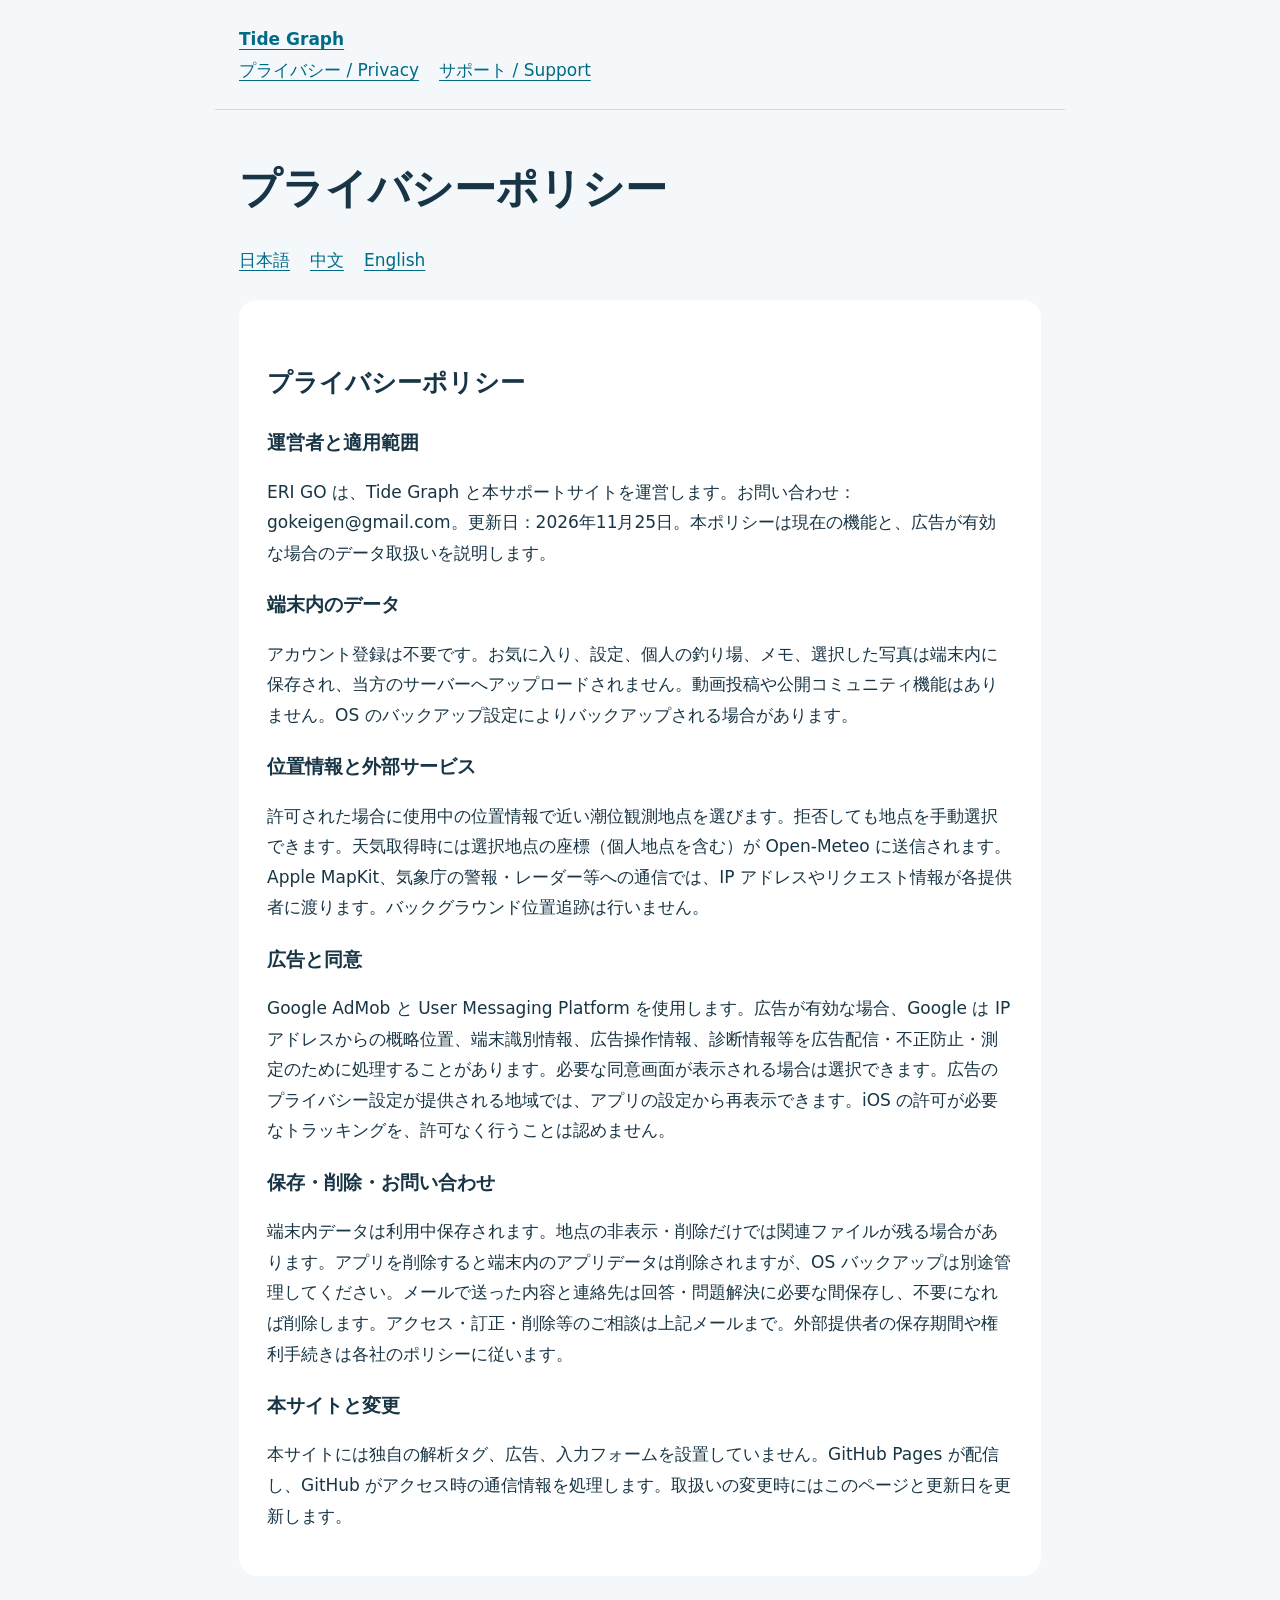
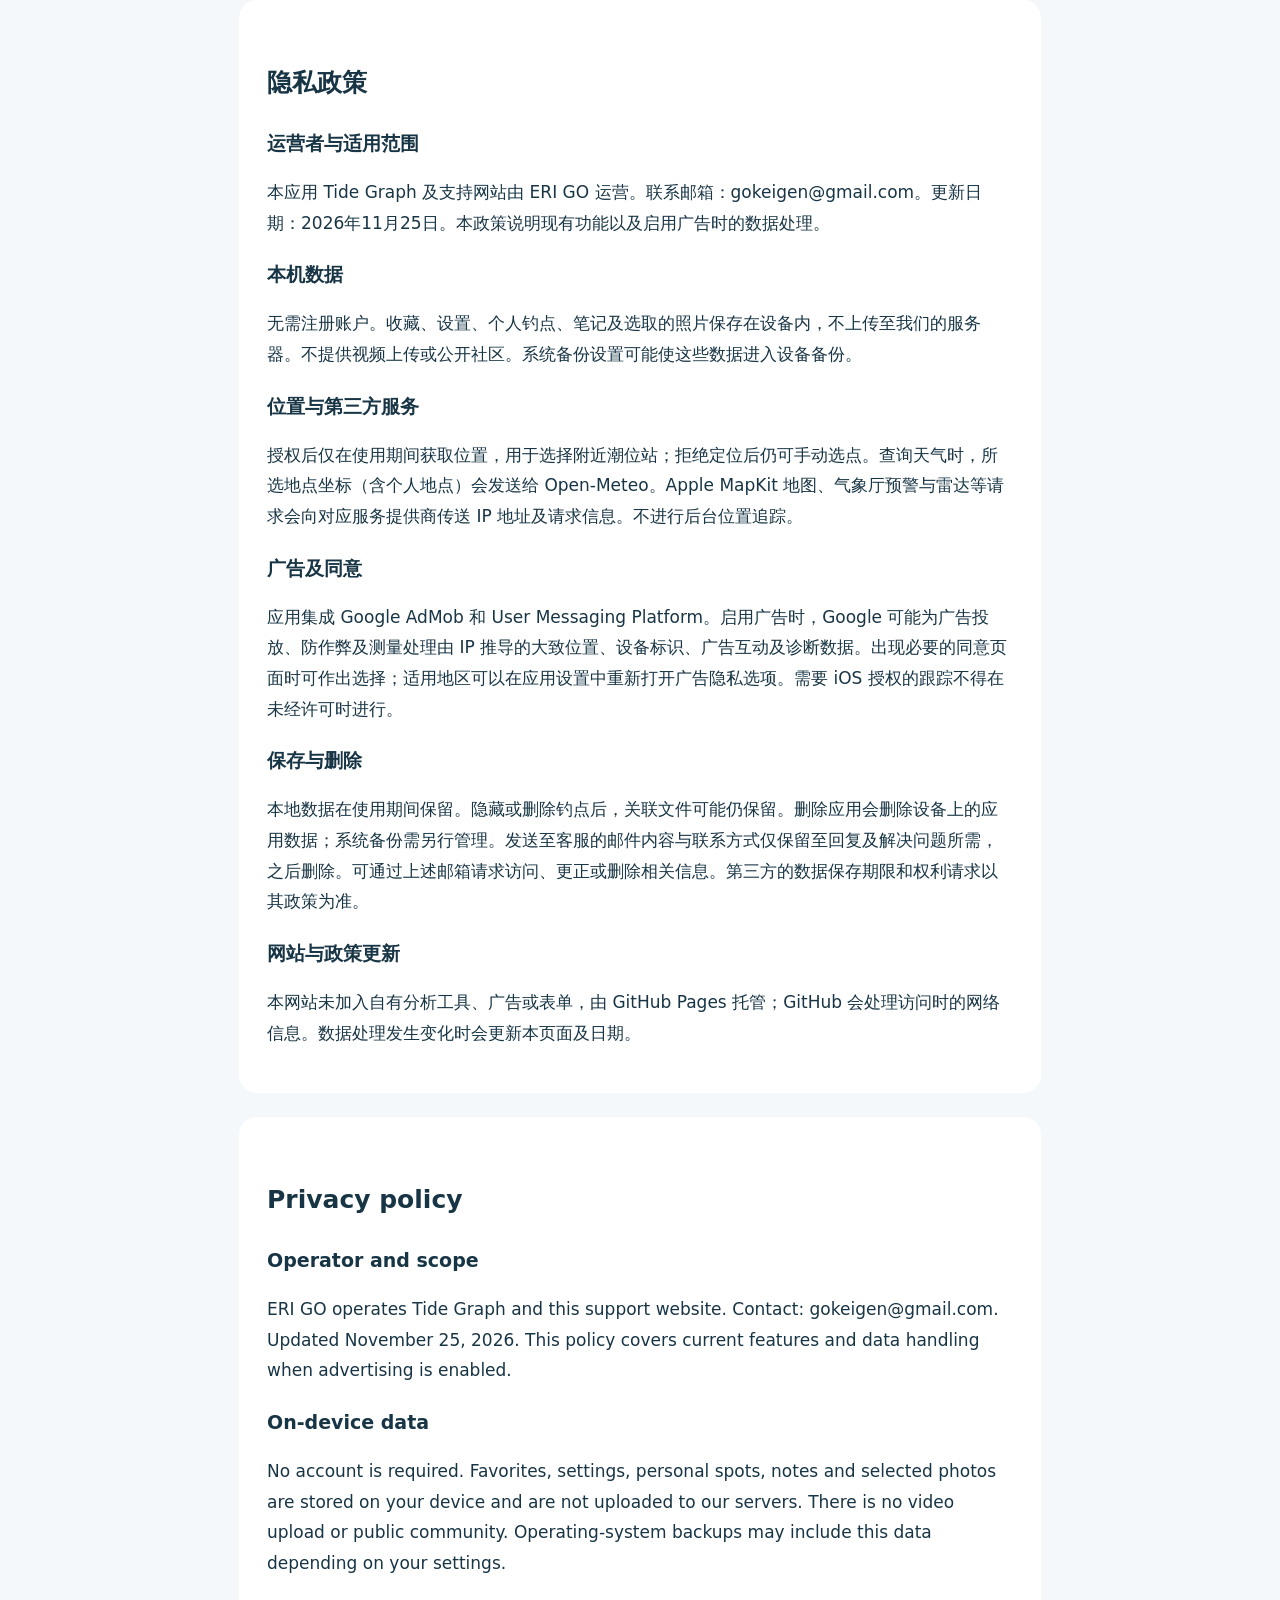
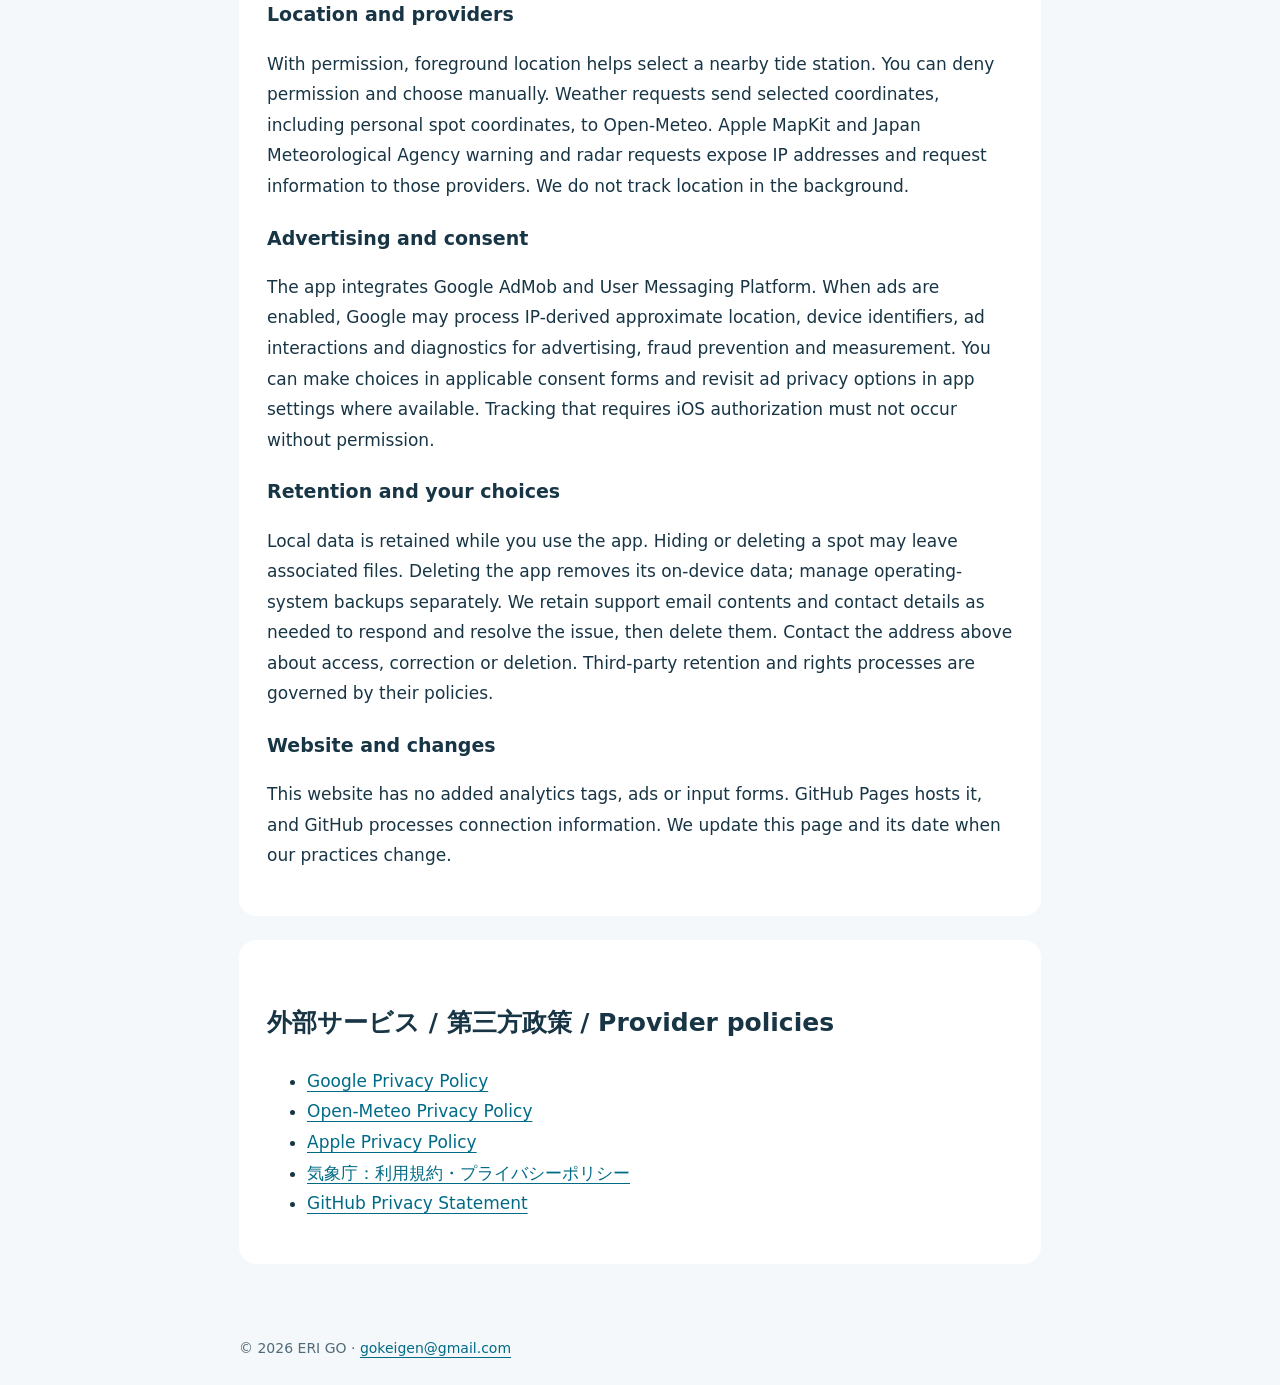
==== tidegraph/privacy.html @ 69d6035b "Add multilingual Tide Graph privacy and support pages" ====
<!doctype html><html lang="ja"><head><meta charset="utf-8"><meta name="viewport" content="width=device-width,initial-scale=1"><meta name="description" content="Tide Graph — ERI GO. プライバシーポリシーとサポート / 隐私政策与支持 / Privacy and support"><title>Privacy · Tide Graph</title><link rel="stylesheet" href="site.css"></head><body><header><strong><a href="index.html">Tide Graph</a></strong><nav aria-label="Navigation"><a href="privacy.html">プライバシー / Privacy</a><a href="support.html">サポート / Support</a></nav></header><main><h1>プライバシーポリシー</h1><nav aria-label="Language"><a href="#ja">日本語</a><a href="#zh">中文</a><a href="#en">English</a></nav><section id="ja" lang="ja"><h2>プライバシーポリシー</h2><h3>運営者と適用範囲</h3><p>ERI GO は、Tide Graph と本サポートサイトを運営します。お問い合わせ：gokeigen@gmail.com。更新日：2026年11月25日。本ポリシーは現在の機能と、広告が有効な場合のデータ取扱いを説明します。</p><h3>端末内のデータ</h3><p>アカウント登録は不要です。お気に入り、設定、個人の釣り場、メモ、選択した写真は端末内に保存され、当方のサーバーへアップロードされません。動画投稿や公開コミュニティ機能はありません。OS のバックアップ設定によりバックアップされる場合があります。</p><h3>位置情報と外部サービス</h3><p>許可された場合に使用中の位置情報で近い潮位観測地点を選びます。拒否しても地点を手動選択できます。天気取得時には選択地点の座標（個人地点を含む）が Open-Meteo に送信されます。Apple MapKit、気象庁の警報・レーダー等への通信では、IP アドレスやリクエスト情報が各提供者に渡ります。バックグラウンド位置追跡は行いません。</p><h3>広告と同意</h3><p>Google AdMob と User Messaging Platform を使用します。広告が有効な場合、Google は IP アドレスからの概略位置、端末識別情報、広告操作情報、診断情報等を広告配信・不正防止・測定のために処理することがあります。必要な同意画面が表示される場合は選択できます。広告のプライバシー設定が提供される地域では、アプリの設定から再表示できます。iOS の許可が必要なトラッキングを、許可なく行うことは認めません。</p><h3>保存・削除・お問い合わせ</h3><p>端末内データは利用中保存されます。地点の非表示・削除だけでは関連ファイルが残る場合があります。アプリを削除すると端末内のアプリデータは削除されますが、OS バックアップは別途管理してください。メールで送った内容と連絡先は回答・問題解決に必要な間保存し、不要になれば削除します。アクセス・訂正・削除等のご相談は上記メールまで。外部提供者の保存期間や権利手続きは各社のポリシーに従います。</p><h3>本サイトと変更</h3><p>本サイトには独自の解析タグ、広告、入力フォームを設置していません。GitHub Pages が配信し、GitHub がアクセス時の通信情報を処理します。取扱いの変更時にはこのページと更新日を更新します。</p></section><section id="zh" lang="zh-Hans"><h2>隐私政策</h2><h3>运营者与适用范围</h3><p>本应用 Tide Graph 及支持网站由 ERI GO 运营。联系邮箱：gokeigen@gmail.com。更新日期：2026年11月25日。本政策说明现有功能以及启用广告时的数据处理。</p><h3>本机数据</h3><p>无需注册账户。收藏、设置、个人钓点、笔记及选取的照片保存在设备内，不上传至我们的服务器。不提供视频上传或公开社区。系统备份设置可能使这些数据进入设备备份。</p><h3>位置与第三方服务</h3><p>授权后仅在使用期间获取位置，用于选择附近潮位站；拒绝定位后仍可手动选点。查询天气时，所选地点坐标（含个人地点）会发送给 Open-Meteo。Apple MapKit 地图、气象厅预警与雷达等请求会向对应服务提供商传送 IP 地址及请求信息。不进行后台位置追踪。</p><h3>广告及同意</h3><p>应用集成 Google AdMob 和 User Messaging Platform。启用广告时，Google 可能为广告投放、防作弊及测量处理由 IP 推导的大致位置、设备标识、广告互动及诊断数据。出现必要的同意页面时可作出选择；适用地区可以在应用设置中重新打开广告隐私选项。需要 iOS 授权的跟踪不得在未经许可时进行。</p><h3>保存与删除</h3><p>本地数据在使用期间保留。隐藏或删除钓点后，关联文件可能仍保留。删除应用会删除设备上的应用数据；系统备份需另行管理。发送至客服的邮件内容与联系方式仅保留至回复及解决问题所需，之后删除。可通过上述邮箱请求访问、更正或删除相关信息。第三方的数据保存期限和权利请求以其政策为准。</p><h3>网站与政策更新</h3><p>本网站未加入自有分析工具、广告或表单，由 GitHub Pages 托管；GitHub 会处理访问时的网络信息。数据处理发生变化时会更新本页面及日期。</p></section><section id="en" lang="en"><h2>Privacy policy</h2><h3>Operator and scope</h3><p>ERI GO operates Tide Graph and this support website. Contact: gokeigen@gmail.com. Updated November 25, 2026. This policy covers current features and data handling when advertising is enabled.</p><h3>On-device data</h3><p>No account is required. Favorites, settings, personal spots, notes and selected photos are stored on your device and are not uploaded to our servers. There is no video upload or public community. Operating-system backups may include this data depending on your settings.</p><h3>Location and providers</h3><p>With permission, foreground location helps select a nearby tide station. You can deny permission and choose manually. Weather requests send selected coordinates, including personal spot coordinates, to Open-Meteo. Apple MapKit and Japan Meteorological Agency warning and radar requests expose IP addresses and request information to those providers. We do not track location in the background.</p><h3>Advertising and consent</h3><p>The app integrates Google AdMob and User Messaging Platform. When ads are enabled, Google may process IP-derived approximate location, device identifiers, ad interactions and diagnostics for advertising, fraud prevention and measurement. You can make choices in applicable consent forms and revisit ad privacy options in app settings where available. Tracking that requires iOS authorization must not occur without permission.</p><h3>Retention and your choices</h3><p>Local data is retained while you use the app. Hiding or deleting a spot may leave associated files. Deleting the app removes its on-device data; manage operating-system backups separately. We retain support email contents and contact details as needed to respond and resolve the issue, then delete them. Contact the address above about access, correction or deletion. Third-party retention and rights processes are governed by their policies.</p><h3>Website and changes</h3><p>This website has no added analytics tags, ads or input forms. GitHub Pages hosts it, and GitHub processes connection information. We update this page and its date when our practices change.</p></section><section><h2>外部サービス / 第三方政策 / Provider policies</h2><ul><li><a href="https://policies.google.com/privacy">Google Privacy Policy</a></li><li><a href="https://open-meteo.com/en/privacy">Open-Meteo Privacy Policy</a></li><li><a href="https://www.apple.com/legal/privacy/">Apple Privacy Policy</a></li><li><a href="https://www.jma.go.jp/jma/kishou/info/coment.html">気象庁：利用規約・プライバシーポリシー</a></li><li><a href="https://docs.github.com/en/site-policy/privacy-policies/github-general-privacy-statement">GitHub Privacy Statement</a></li></ul></section></main><footer>© 2026 ERI GO · <a href="mailto:gokeigen@gmail.com">gokeigen@gmail.com</a></footer></body></html>
---- tidegraph/site.css ----
*{box-sizing:border-box}body{margin:0;background:#f4f8fa;color:#183545;font:17px/1.8 system-ui,sans-serif}header,main,footer{max-width:850px;margin:auto;padding:24px}header{border-bottom:1px solid #cbdce5}a{color:#006b87;text-underline-offset:4px}nav{display:flex;gap:20px;flex-wrap:wrap}h1{font-size:clamp(28px,6vw,42px);line-height:1.3}h2{margin-top:32px;font-size:25px}h3{font-size:19px;margin-bottom:8px}section{background:white;padding:28px;border-radius:18px;margin:24px 0;scroll-margin-top:20px}footer{font-size:14px;color:#526b78}.muted{color:#526b78}article{margin-bottom:48px}@media(max-width:500px){header,main,footer{padding:18px}section{padding:20px}}
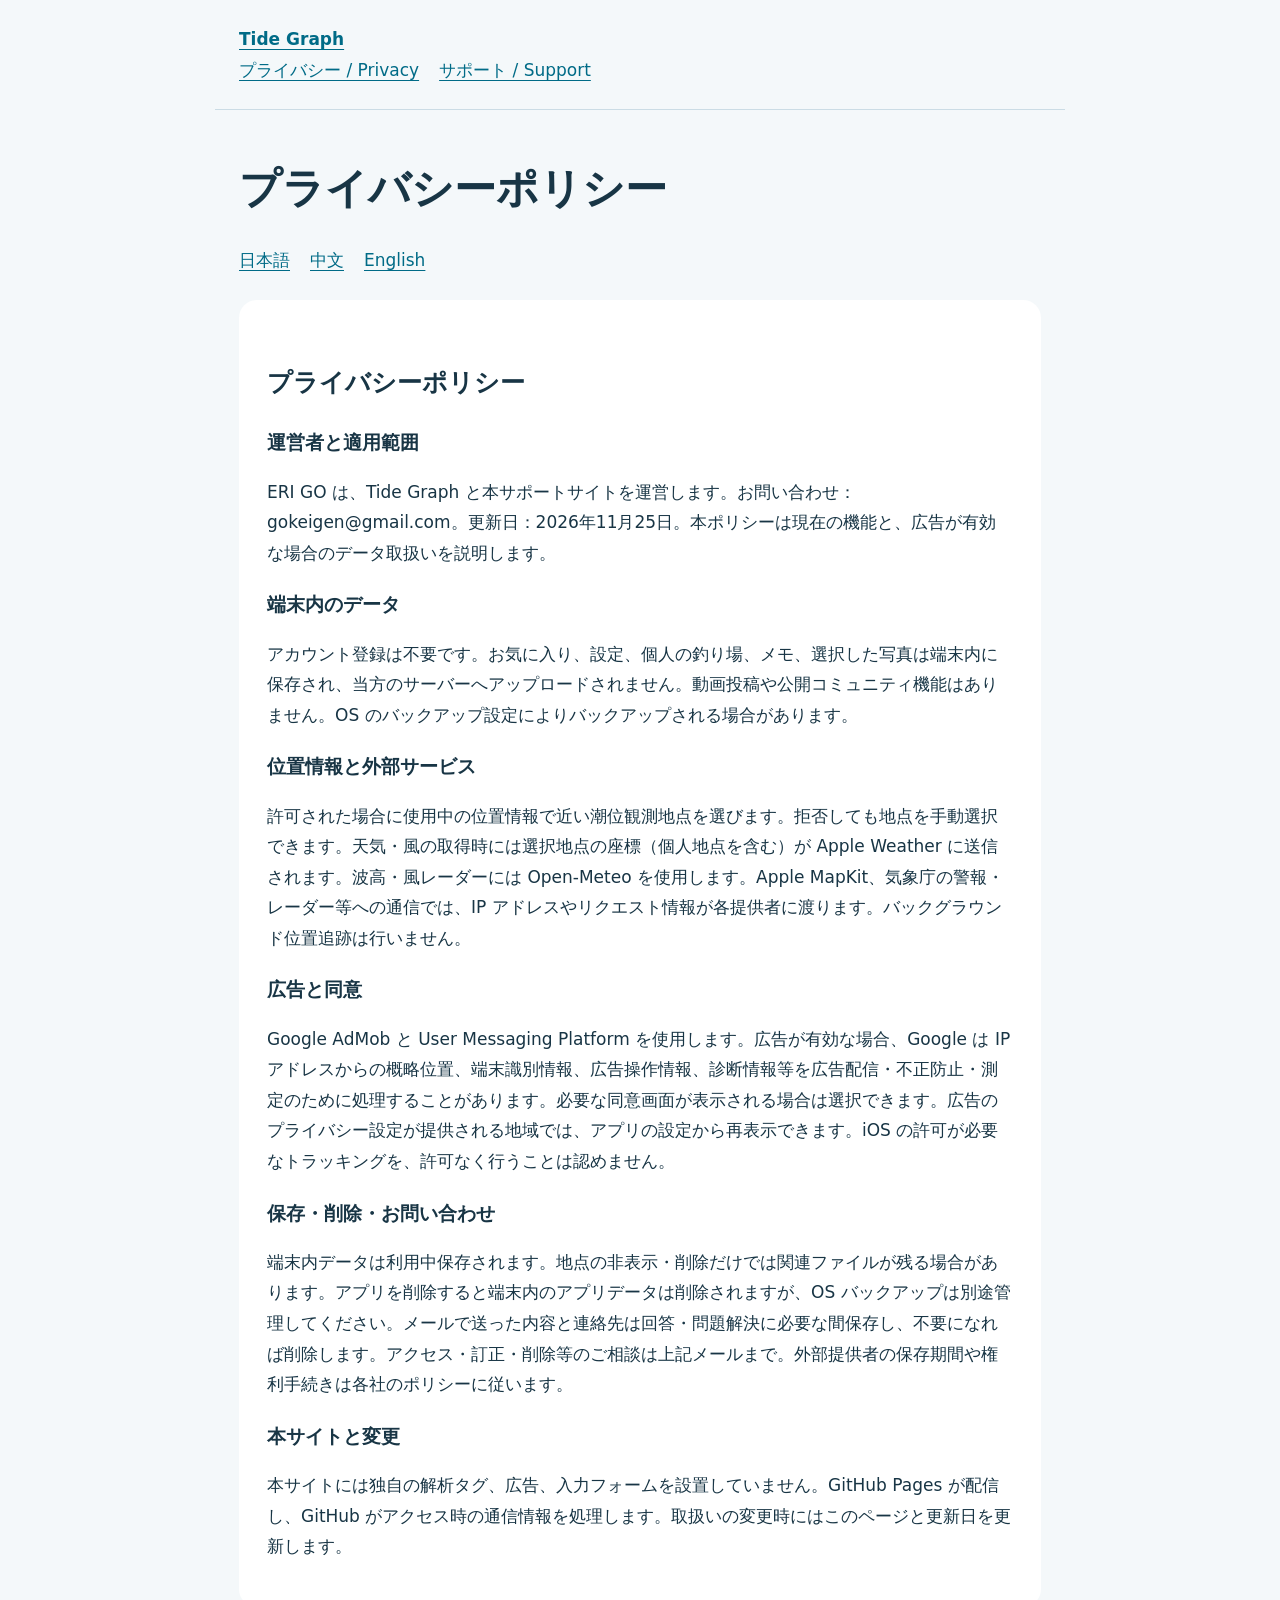
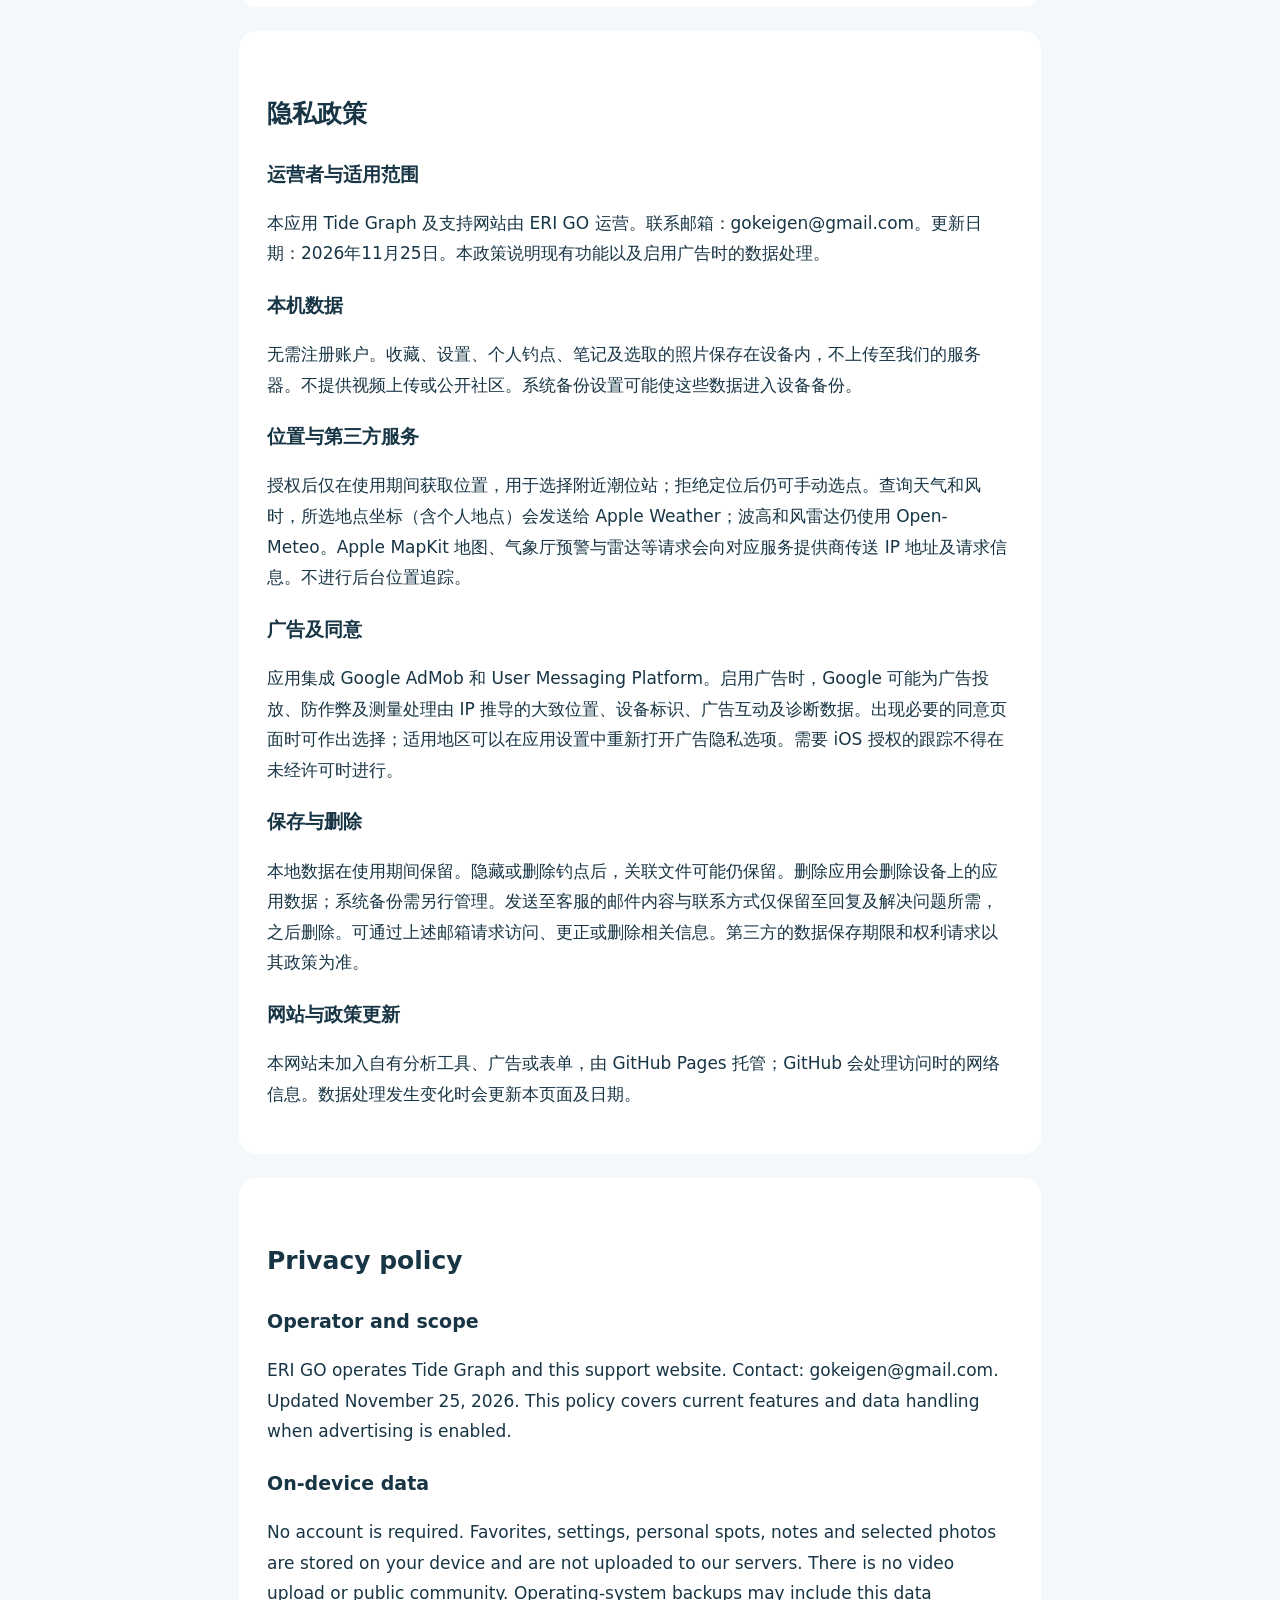
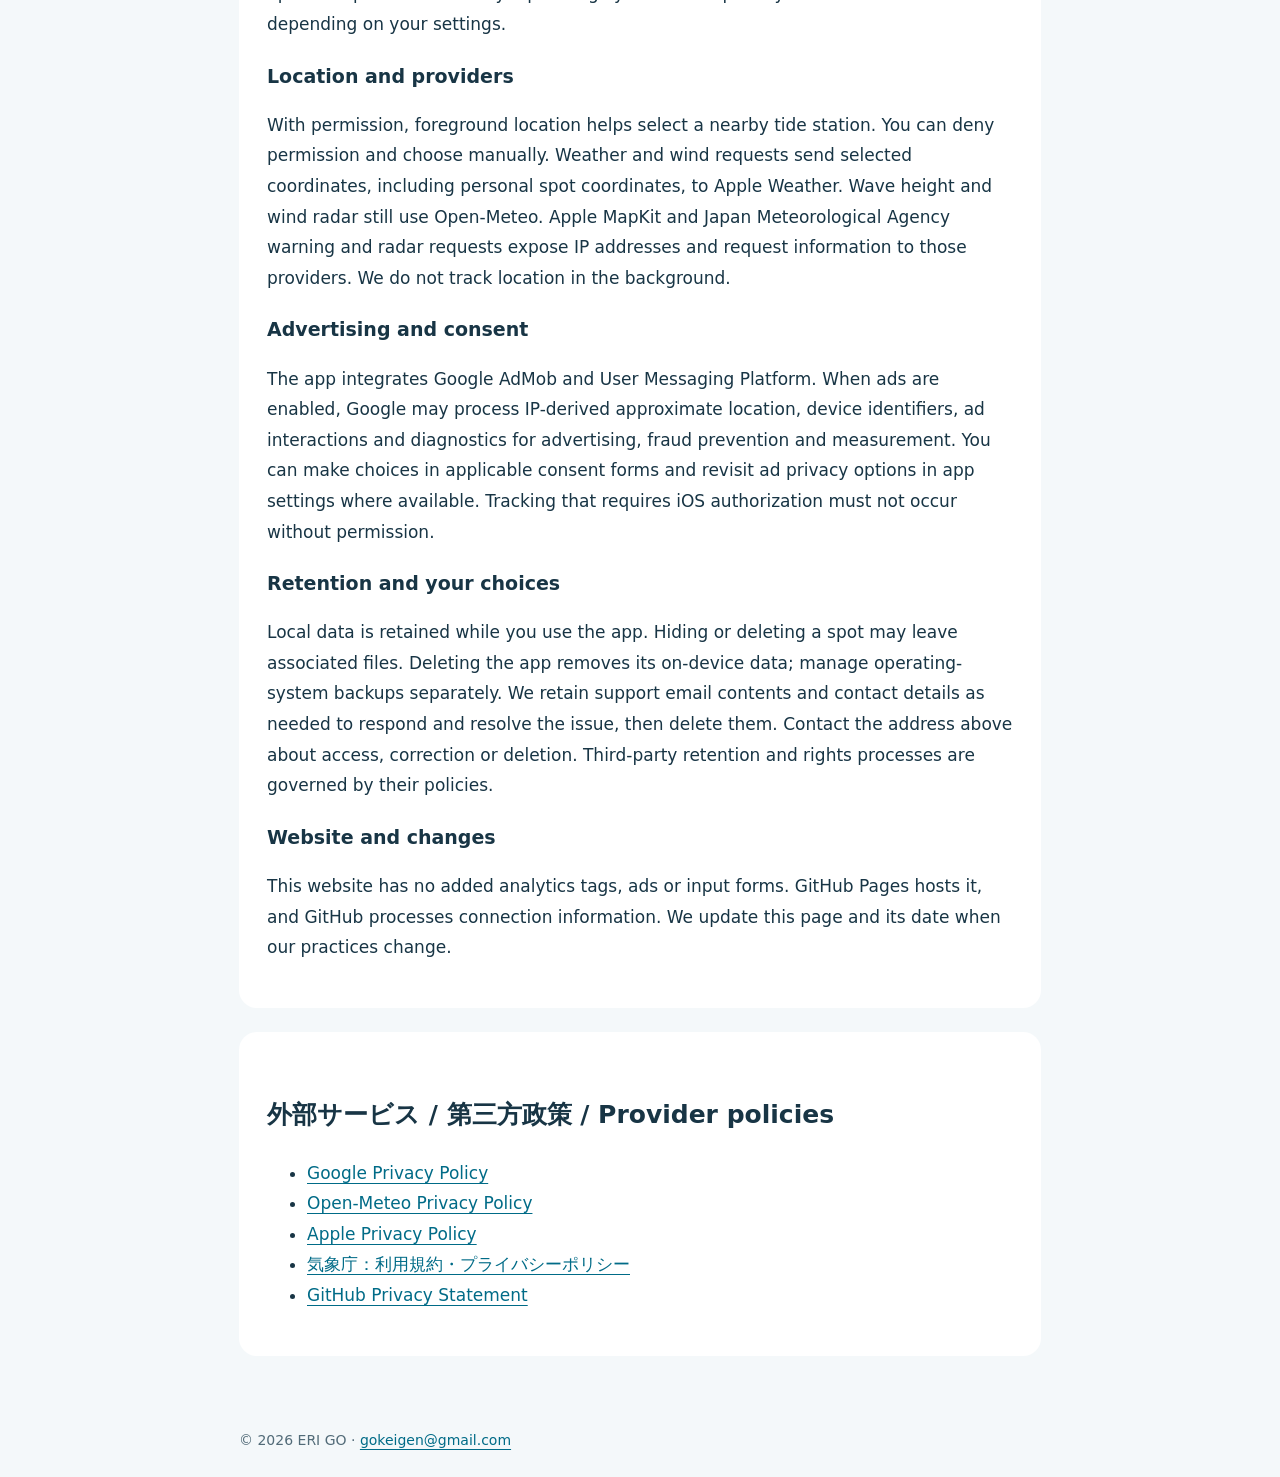
==== commit d00ce6ef: "Disclose Apple Weather as Tide Graph hourly weather provider" ====
--- a/tidegraph/privacy.html
+++ b/tidegraph/privacy.html
@@ -1 +1 @@
-<!doctype html><html lang="ja"><head><meta charset="utf-8"><meta name="viewport" content="width=device-width,initial-scale=1"><meta name="description" content="Tide Graph — ERI GO. プライバシーポリシーとサポート / 隐私政策与支持 / Privacy and support"><title>Privacy · Tide Graph</title><link rel="stylesheet" href="site.css"></head><body><header><strong><a href="index.html">Tide Graph</a></strong><nav aria-label="Navigation"><a href="privacy.html">プライバシー / Privacy</a><a href="support.html">サポート / Support</a></nav></header><main><h1>プライバシーポリシー</h1><nav aria-label="Language"><a href="#ja">日本語</a><a href="#zh">中文</a><a href="#en">English</a></nav><section id="ja" lang="ja"><h2>プライバシーポリシー</h2><h3>運営者と適用範囲</h3><p>ERI GO は、Tide Graph と本サポートサイトを運営します。お問い合わせ：gokeigen@gmail.com。更新日：2026年11月25日。本ポリシーは現在の機能と、広告が有効な場合のデータ取扱いを説明します。</p><h3>端末内のデータ</h3><p>アカウント登録は不要です。お気に入り、設定、個人の釣り場、メモ、選択した写真は端末内に保存され、当方のサーバーへアップロードされません。動画投稿や公開コミュニティ機能はありません。OS のバックアップ設定によりバックアップされる場合があります。</p><h3>位置情報と外部サービス</h3><p>許可された場合に使用中の位置情報で近い潮位観測地点を選びます。拒否しても地点を手動選択できます。天気取得時には選択地点の座標（個人地点を含む）が Open-Meteo に送信されます。Apple MapKit、気象庁の警報・レーダー等への通信では、IP アドレスやリクエスト情報が各提供者に渡ります。バックグラウンド位置追跡は行いません。</p><h3>広告と同意</h3><p>Google AdMob と User Messaging Platform を使用します。広告が有効な場合、Google は IP アドレスからの概略位置、端末識別情報、広告操作情報、診断情報等を広告配信・不正防止・測定のために処理することがあります。必要な同意画面が表示される場合は選択できます。広告のプライバシー設定が提供される地域では、アプリの設定から再表示できます。iOS の許可が必要なトラッキングを、許可なく行うことは認めません。</p><h3>保存・削除・お問い合わせ</h3><p>端末内データは利用中保存されます。地点の非表示・削除だけでは関連ファイルが残る場合があります。アプリを削除すると端末内のアプリデータは削除されますが、OS バックアップは別途管理してください。メールで送った内容と連絡先は回答・問題解決に必要な間保存し、不要になれば削除します。アクセス・訂正・削除等のご相談は上記メールまで。外部提供者の保存期間や権利手続きは各社のポリシーに従います。</p><h3>本サイトと変更</h3><p>本サイトには独自の解析タグ、広告、入力フォームを設置していません。GitHub Pages が配信し、GitHub がアクセス時の通信情報を処理します。取扱いの変更時にはこのページと更新日を更新します。</p></section><section id="zh" lang="zh-Hans"><h2>隐私政策</h2><h3>运营者与适用范围</h3><p>本应用 Tide Graph 及支持网站由 ERI GO 运营。联系邮箱：gokeigen@gmail.com。更新日期：2026年11月25日。本政策说明现有功能以及启用广告时的数据处理。</p><h3>本机数据</h3><p>无需注册账户。收藏、设置、个人钓点、笔记及选取的照片保存在设备内，不上传至我们的服务器。不提供视频上传或公开社区。系统备份设置可能使这些数据进入设备备份。</p><h3>位置与第三方服务</h3><p>授权后仅在使用期间获取位置，用于选择附近潮位站；拒绝定位后仍可手动选点。查询天气时，所选地点坐标（含个人地点）会发送给 Open-Meteo。Apple MapKit 地图、气象厅预警与雷达等请求会向对应服务提供商传送 IP 地址及请求信息。不进行后台位置追踪。</p><h3>广告及同意</h3><p>应用集成 Google AdMob 和 User Messaging Platform。启用广告时，Google 可能为广告投放、防作弊及测量处理由 IP 推导的大致位置、设备标识、广告互动及诊断数据。出现必要的同意页面时可作出选择；适用地区可以在应用设置中重新打开广告隐私选项。需要 iOS 授权的跟踪不得在未经许可时进行。</p><h3>保存与删除</h3><p>本地数据在使用期间保留。隐藏或删除钓点后，关联文件可能仍保留。删除应用会删除设备上的应用数据；系统备份需另行管理。发送至客服的邮件内容与联系方式仅保留至回复及解决问题所需，之后删除。可通过上述邮箱请求访问、更正或删除相关信息。第三方的数据保存期限和权利请求以其政策为准。</p><h3>网站与政策更新</h3><p>本网站未加入自有分析工具、广告或表单，由 GitHub Pages 托管；GitHub 会处理访问时的网络信息。数据处理发生变化时会更新本页面及日期。</p></section><section id="en" lang="en"><h2>Privacy policy</h2><h3>Operator and scope</h3><p>ERI GO operates Tide Graph and this support website. Contact: gokeigen@gmail.com. Updated November 25, 2026. This policy covers current features and data handling when advertising is enabled.</p><h3>On-device data</h3><p>No account is required. Favorites, settings, personal spots, notes and selected photos are stored on your device and are not uploaded to our servers. There is no video upload or public community. Operating-system backups may include this data depending on your settings.</p><h3>Location and providers</h3><p>With permission, foreground location helps select a nearby tide station. You can deny permission and choose manually. Weather requests send selected coordinates, including personal spot coordinates, to Open-Meteo. Apple MapKit and Japan Meteorological Agency warning and radar requests expose IP addresses and request information to those providers. We do not track location in the background.</p><h3>Advertising and consent</h3><p>The app integrates Google AdMob and User Messaging Platform. When ads are enabled, Google may process IP-derived approximate location, device identifiers, ad interactions and diagnostics for advertising, fraud prevention and measurement. You can make choices in applicable consent forms and revisit ad privacy options in app settings where available. Tracking that requires iOS authorization must not occur without permission.</p><h3>Retention and your choices</h3><p>Local data is retained while you use the app. Hiding or deleting a spot may leave associated files. Deleting the app removes its on-device data; manage operating-system backups separately. We retain support email contents and contact details as needed to respond and resolve the issue, then delete them. Contact the address above about access, correction or deletion. Third-party retention and rights processes are governed by their policies.</p><h3>Website and changes</h3><p>This website has no added analytics tags, ads or input forms. GitHub Pages hosts it, and GitHub processes connection information. We update this page and its date when our practices change.</p></section><section><h2>外部サービス / 第三方政策 / Provider policies</h2><ul><li><a href="https://policies.google.com/privacy">Google Privacy Policy</a></li><li><a href="https://open-meteo.com/en/privacy">Open-Meteo Privacy Policy</a></li><li><a href="https://www.apple.com/legal/privacy/">Apple Privacy Policy</a></li><li><a href="https://www.jma.go.jp/jma/kishou/info/coment.html">気象庁：利用規約・プライバシーポリシー</a></li><li><a href="https://docs.github.com/en/site-policy/privacy-policies/github-general-privacy-statement">GitHub Privacy Statement</a></li></ul></section></main><footer>© 2026 ERI GO · <a href="mailto:gokeigen@gmail.com">gokeigen@gmail.com</a></footer></body></html>+<!doctype html><html lang="ja"><head><meta charset="utf-8"><meta name="viewport" content="width=device-width,initial-scale=1"><meta name="description" content="Tide Graph — ERI GO. プライバシーポリシーとサポート / 隐私政策与支持 / Privacy and support"><title>Privacy · Tide Graph</title><link rel="stylesheet" href="site.css"></head><body><header><strong><a href="index.html">Tide Graph</a></strong><nav aria-label="Navigation"><a href="privacy.html">プライバシー / Privacy</a><a href="support.html">サポート / Support</a></nav></header><main><h1>プライバシーポリシー</h1><nav aria-label="Language"><a href="#ja">日本語</a><a href="#zh">中文</a><a href="#en">English</a></nav><section id="ja" lang="ja"><h2>プライバシーポリシー</h2><h3>運営者と適用範囲</h3><p>ERI GO は、Tide Graph と本サポートサイトを運営します。お問い合わせ：gokeigen@gmail.com。更新日：2026年11月25日。本ポリシーは現在の機能と、広告が有効な場合のデータ取扱いを説明します。</p><h3>端末内のデータ</h3><p>アカウント登録は不要です。お気に入り、設定、個人の釣り場、メモ、選択した写真は端末内に保存され、当方のサーバーへアップロードされません。動画投稿や公開コミュニティ機能はありません。OS のバックアップ設定によりバックアップされる場合があります。</p><h3>位置情報と外部サービス</h3><p>許可された場合に使用中の位置情報で近い潮位観測地点を選びます。拒否しても地点を手動選択できます。天気・風の取得時には選択地点の座標（個人地点を含む）が Apple Weather に送信されます。波高・風レーダーには Open-Meteo を使用します。Apple MapKit、気象庁の警報・レーダー等への通信では、IP アドレスやリクエスト情報が各提供者に渡ります。バックグラウンド位置追跡は行いません。</p><h3>広告と同意</h3><p>Google AdMob と User Messaging Platform を使用します。広告が有効な場合、Google は IP アドレスからの概略位置、端末識別情報、広告操作情報、診断情報等を広告配信・不正防止・測定のために処理することがあります。必要な同意画面が表示される場合は選択できます。広告のプライバシー設定が提供される地域では、アプリの設定から再表示できます。iOS の許可が必要なトラッキングを、許可なく行うことは認めません。</p><h3>保存・削除・お問い合わせ</h3><p>端末内データは利用中保存されます。地点の非表示・削除だけでは関連ファイルが残る場合があります。アプリを削除すると端末内のアプリデータは削除されますが、OS バックアップは別途管理してください。メールで送った内容と連絡先は回答・問題解決に必要な間保存し、不要になれば削除します。アクセス・訂正・削除等のご相談は上記メールまで。外部提供者の保存期間や権利手続きは各社のポリシーに従います。</p><h3>本サイトと変更</h3><p>本サイトには独自の解析タグ、広告、入力フォームを設置していません。GitHub Pages が配信し、GitHub がアクセス時の通信情報を処理します。取扱いの変更時にはこのページと更新日を更新します。</p></section><section id="zh" lang="zh-Hans"><h2>隐私政策</h2><h3>运营者与适用范围</h3><p>本应用 Tide Graph 及支持网站由 ERI GO 运营。联系邮箱：gokeigen@gmail.com。更新日期：2026年11月25日。本政策说明现有功能以及启用广告时的数据处理。</p><h3>本机数据</h3><p>无需注册账户。收藏、设置、个人钓点、笔记及选取的照片保存在设备内，不上传至我们的服务器。不提供视频上传或公开社区。系统备份设置可能使这些数据进入设备备份。</p><h3>位置与第三方服务</h3><p>授权后仅在使用期间获取位置，用于选择附近潮位站；拒绝定位后仍可手动选点。查询天气和风时，所选地点坐标（含个人地点）会发送给 Apple Weather；波高和风雷达仍使用 Open-Meteo。Apple MapKit 地图、气象厅预警与雷达等请求会向对应服务提供商传送 IP 地址及请求信息。不进行后台位置追踪。</p><h3>广告及同意</h3><p>应用集成 Google AdMob 和 User Messaging Platform。启用广告时，Google 可能为广告投放、防作弊及测量处理由 IP 推导的大致位置、设备标识、广告互动及诊断数据。出现必要的同意页面时可作出选择；适用地区可以在应用设置中重新打开广告隐私选项。需要 iOS 授权的跟踪不得在未经许可时进行。</p><h3>保存与删除</h3><p>本地数据在使用期间保留。隐藏或删除钓点后，关联文件可能仍保留。删除应用会删除设备上的应用数据；系统备份需另行管理。发送至客服的邮件内容与联系方式仅保留至回复及解决问题所需，之后删除。可通过上述邮箱请求访问、更正或删除相关信息。第三方的数据保存期限和权利请求以其政策为准。</p><h3>网站与政策更新</h3><p>本网站未加入自有分析工具、广告或表单，由 GitHub Pages 托管；GitHub 会处理访问时的网络信息。数据处理发生变化时会更新本页面及日期。</p></section><section id="en" lang="en"><h2>Privacy policy</h2><h3>Operator and scope</h3><p>ERI GO operates Tide Graph and this support website. Contact: gokeigen@gmail.com. Updated November 25, 2026. This policy covers current features and data handling when advertising is enabled.</p><h3>On-device data</h3><p>No account is required. Favorites, settings, personal spots, notes and selected photos are stored on your device and are not uploaded to our servers. There is no video upload or public community. Operating-system backups may include this data depending on your settings.</p><h3>Location and providers</h3><p>With permission, foreground location helps select a nearby tide station. You can deny permission and choose manually. Weather and wind requests send selected coordinates, including personal spot coordinates, to Apple Weather. Wave height and wind radar still use Open-Meteo. Apple MapKit and Japan Meteorological Agency warning and radar requests expose IP addresses and request information to those providers. We do not track location in the background.</p><h3>Advertising and consent</h3><p>The app integrates Google AdMob and User Messaging Platform. When ads are enabled, Google may process IP-derived approximate location, device identifiers, ad interactions and diagnostics for advertising, fraud prevention and measurement. You can make choices in applicable consent forms and revisit ad privacy options in app settings where available. Tracking that requires iOS authorization must not occur without permission.</p><h3>Retention and your choices</h3><p>Local data is retained while you use the app. Hiding or deleting a spot may leave associated files. Deleting the app removes its on-device data; manage operating-system backups separately. We retain support email contents and contact details as needed to respond and resolve the issue, then delete them. Contact the address above about access, correction or deletion. Third-party retention and rights processes are governed by their policies.</p><h3>Website and changes</h3><p>This website has no added analytics tags, ads or input forms. GitHub Pages hosts it, and GitHub processes connection information. We update this page and its date when our practices change.</p></section><section><h2>外部サービス / 第三方政策 / Provider policies</h2><ul><li><a href="https://policies.google.com/privacy">Google Privacy Policy</a></li><li><a href="https://open-meteo.com/en/privacy">Open-Meteo Privacy Policy</a></li><li><a href="https://www.apple.com/legal/privacy/">Apple Privacy Policy</a></li><li><a href="https://www.jma.go.jp/jma/kishou/info/coment.html">気象庁：利用規約・プライバシーポリシー</a></li><li><a href="https://docs.github.com/en/site-policy/privacy-policies/github-general-privacy-statement">GitHub Privacy Statement</a></li></ul></section></main><footer>© 2026 ERI GO · <a href="mailto:gokeigen@gmail.com">gokeigen@gmail.com</a></footer></body></html>
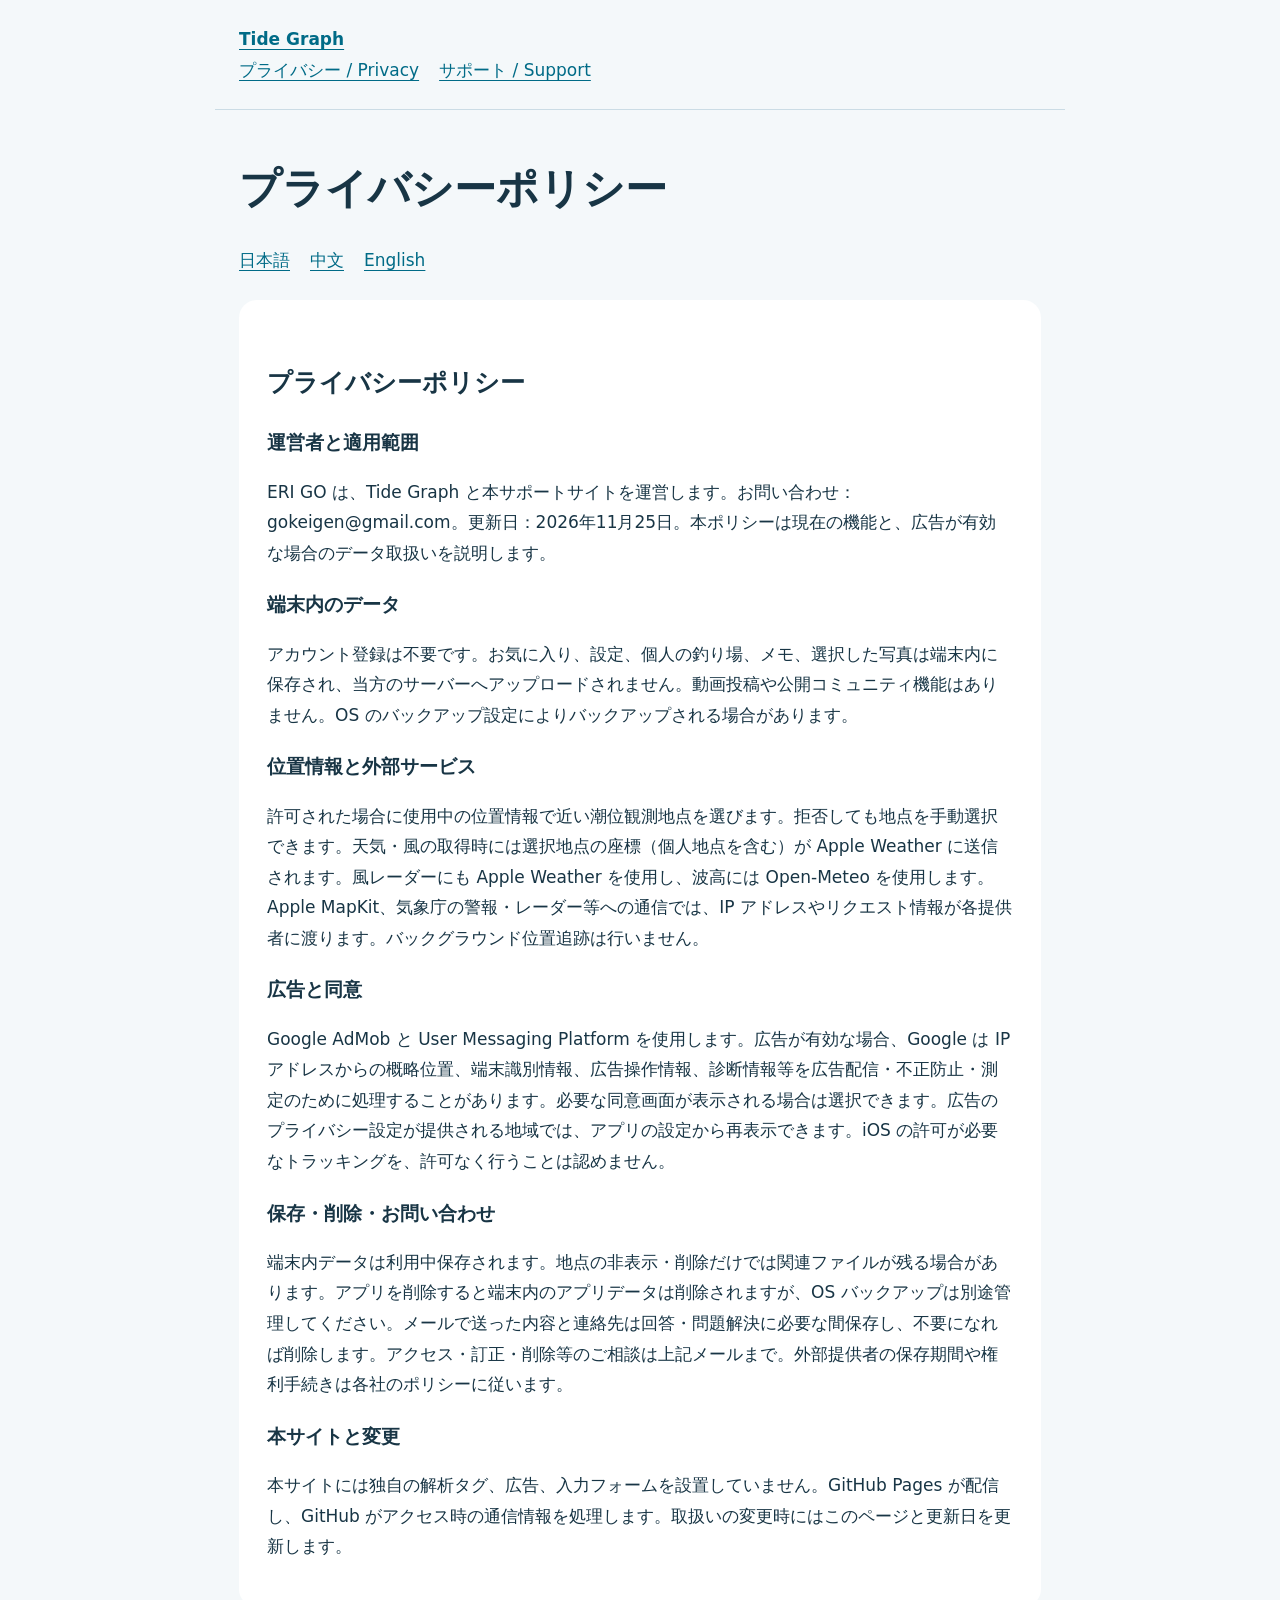
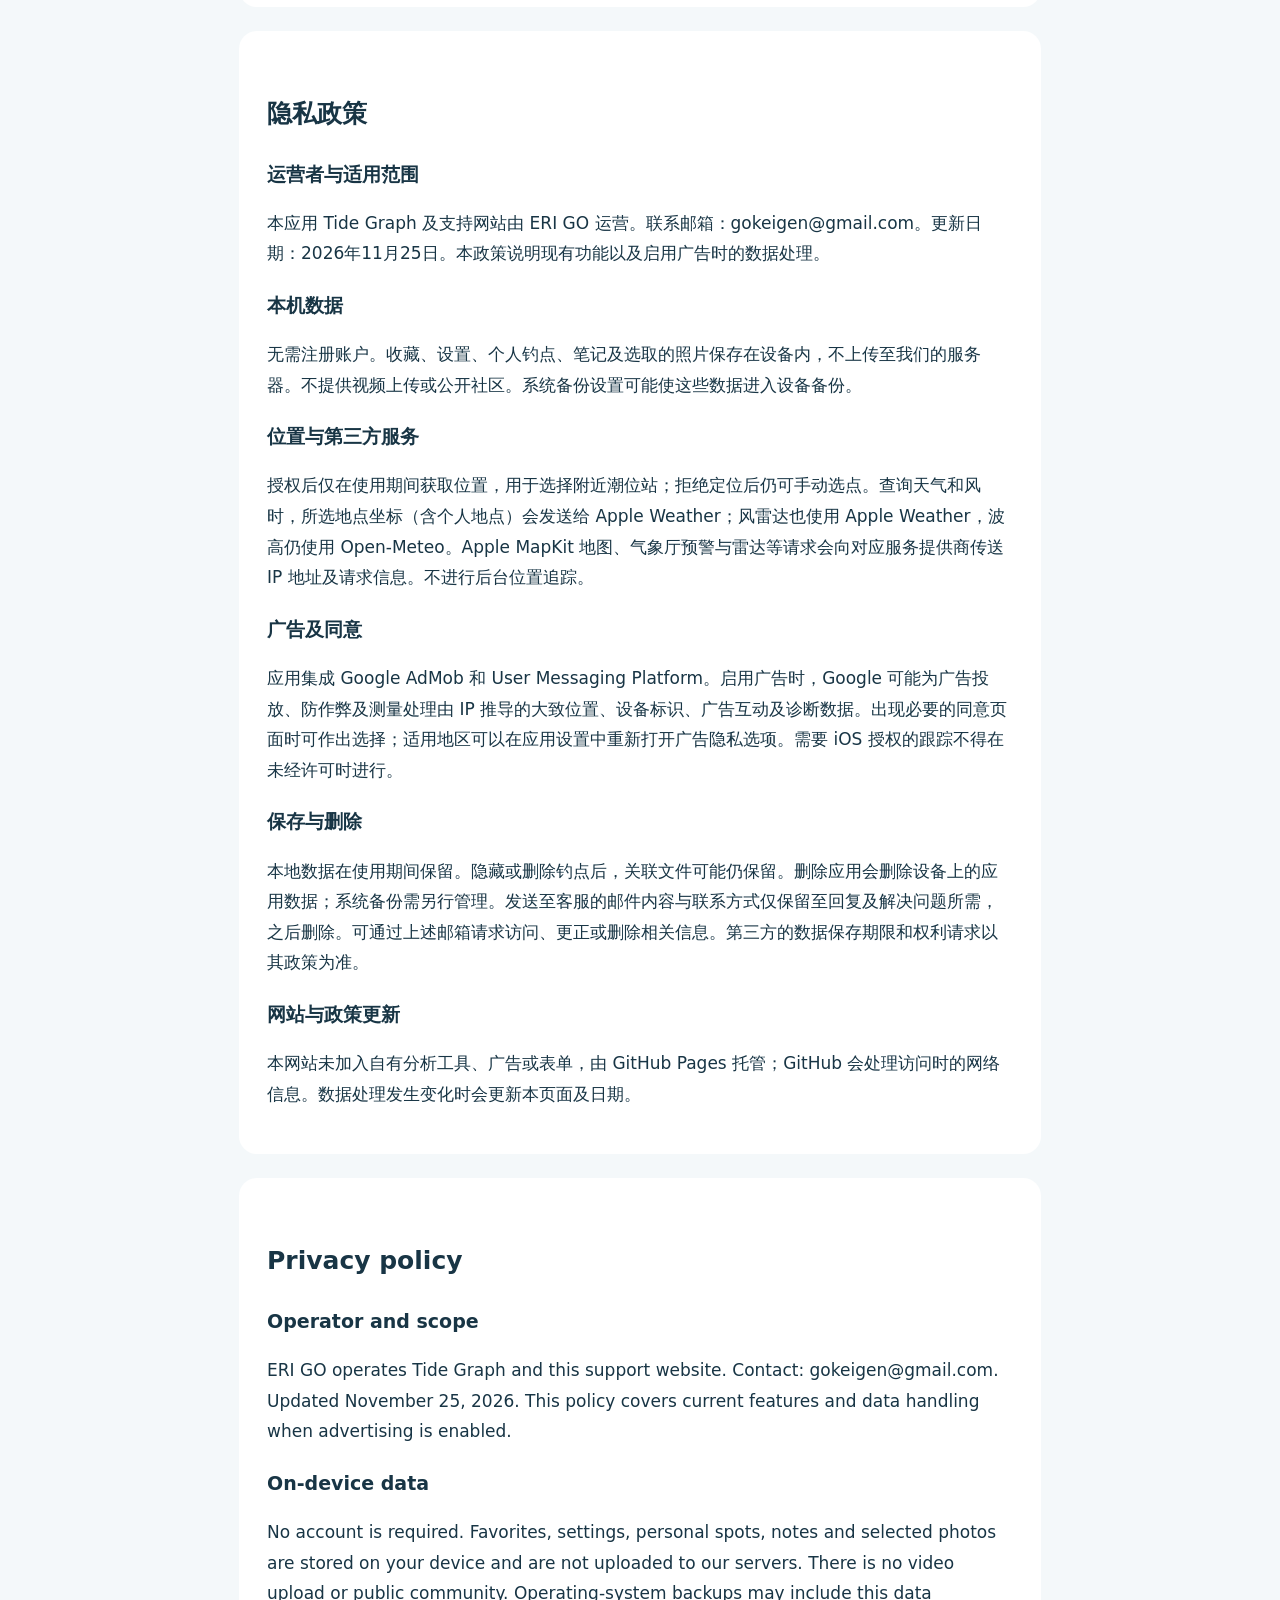
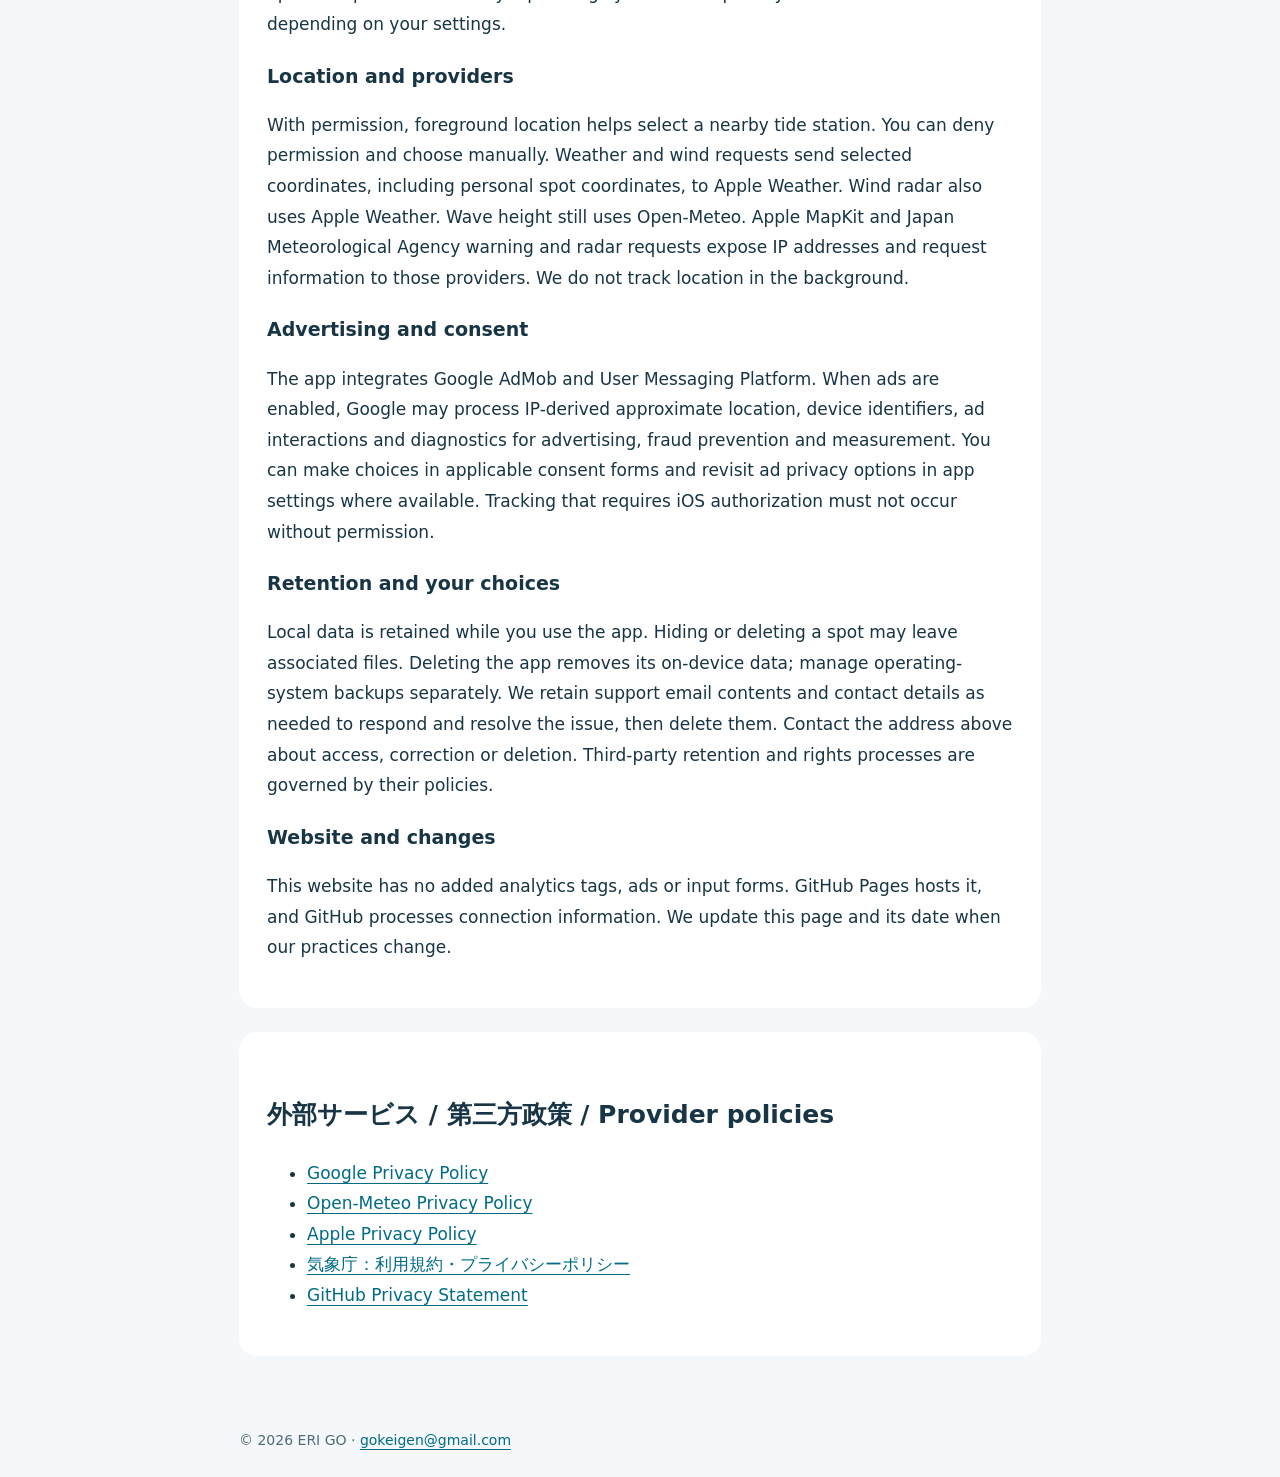
==== commit d6d22415: "Update wind radar privacy disclosure for Apple Weather" ====
--- a/tidegraph/privacy.html
+++ b/tidegraph/privacy.html
@@ -1 +1 @@
-<!doctype html><html lang="ja"><head><meta charset="utf-8"><meta name="viewport" content="width=device-width,initial-scale=1"><meta name="description" content="Tide Graph — ERI GO. プライバシーポリシーとサポート / 隐私政策与支持 / Privacy and support"><title>Privacy · Tide Graph</title><link rel="stylesheet" href="site.css"></head><body><header><strong><a href="index.html">Tide Graph</a></strong><nav aria-label="Navigation"><a href="privacy.html">プライバシー / Privacy</a><a href="support.html">サポート / Support</a></nav></header><main><h1>プライバシーポリシー</h1><nav aria-label="Language"><a href="#ja">日本語</a><a href="#zh">中文</a><a href="#en">English</a></nav><section id="ja" lang="ja"><h2>プライバシーポリシー</h2><h3>運営者と適用範囲</h3><p>ERI GO は、Tide Graph と本サポートサイトを運営します。お問い合わせ：gokeigen@gmail.com。更新日：2026年11月25日。本ポリシーは現在の機能と、広告が有効な場合のデータ取扱いを説明します。</p><h3>端末内のデータ</h3><p>アカウント登録は不要です。お気に入り、設定、個人の釣り場、メモ、選択した写真は端末内に保存され、当方のサーバーへアップロードされません。動画投稿や公開コミュニティ機能はありません。OS のバックアップ設定によりバックアップされる場合があります。</p><h3>位置情報と外部サービス</h3><p>許可された場合に使用中の位置情報で近い潮位観測地点を選びます。拒否しても地点を手動選択できます。天気・風の取得時には選択地点の座標（個人地点を含む）が Apple Weather に送信されます。波高・風レーダーには Open-Meteo を使用します。Apple MapKit、気象庁の警報・レーダー等への通信では、IP アドレスやリクエスト情報が各提供者に渡ります。バックグラウンド位置追跡は行いません。</p><h3>広告と同意</h3><p>Google AdMob と User Messaging Platform を使用します。広告が有効な場合、Google は IP アドレスからの概略位置、端末識別情報、広告操作情報、診断情報等を広告配信・不正防止・測定のために処理することがあります。必要な同意画面が表示される場合は選択できます。広告のプライバシー設定が提供される地域では、アプリの設定から再表示できます。iOS の許可が必要なトラッキングを、許可なく行うことは認めません。</p><h3>保存・削除・お問い合わせ</h3><p>端末内データは利用中保存されます。地点の非表示・削除だけでは関連ファイルが残る場合があります。アプリを削除すると端末内のアプリデータは削除されますが、OS バックアップは別途管理してください。メールで送った内容と連絡先は回答・問題解決に必要な間保存し、不要になれば削除します。アクセス・訂正・削除等のご相談は上記メールまで。外部提供者の保存期間や権利手続きは各社のポリシーに従います。</p><h3>本サイトと変更</h3><p>本サイトには独自の解析タグ、広告、入力フォームを設置していません。GitHub Pages が配信し、GitHub がアクセス時の通信情報を処理します。取扱いの変更時にはこのページと更新日を更新します。</p></section><section id="zh" lang="zh-Hans"><h2>隐私政策</h2><h3>运营者与适用范围</h3><p>本应用 Tide Graph 及支持网站由 ERI GO 运营。联系邮箱：gokeigen@gmail.com。更新日期：2026年11月25日。本政策说明现有功能以及启用广告时的数据处理。</p><h3>本机数据</h3><p>无需注册账户。收藏、设置、个人钓点、笔记及选取的照片保存在设备内，不上传至我们的服务器。不提供视频上传或公开社区。系统备份设置可能使这些数据进入设备备份。</p><h3>位置与第三方服务</h3><p>授权后仅在使用期间获取位置，用于选择附近潮位站；拒绝定位后仍可手动选点。查询天气和风时，所选地点坐标（含个人地点）会发送给 Apple Weather；波高和风雷达仍使用 Open-Meteo。Apple MapKit 地图、气象厅预警与雷达等请求会向对应服务提供商传送 IP 地址及请求信息。不进行后台位置追踪。</p><h3>广告及同意</h3><p>应用集成 Google AdMob 和 User Messaging Platform。启用广告时，Google 可能为广告投放、防作弊及测量处理由 IP 推导的大致位置、设备标识、广告互动及诊断数据。出现必要的同意页面时可作出选择；适用地区可以在应用设置中重新打开广告隐私选项。需要 iOS 授权的跟踪不得在未经许可时进行。</p><h3>保存与删除</h3><p>本地数据在使用期间保留。隐藏或删除钓点后，关联文件可能仍保留。删除应用会删除设备上的应用数据；系统备份需另行管理。发送至客服的邮件内容与联系方式仅保留至回复及解决问题所需，之后删除。可通过上述邮箱请求访问、更正或删除相关信息。第三方的数据保存期限和权利请求以其政策为准。</p><h3>网站与政策更新</h3><p>本网站未加入自有分析工具、广告或表单，由 GitHub Pages 托管；GitHub 会处理访问时的网络信息。数据处理发生变化时会更新本页面及日期。</p></section><section id="en" lang="en"><h2>Privacy policy</h2><h3>Operator and scope</h3><p>ERI GO operates Tide Graph and this support website. Contact: gokeigen@gmail.com. Updated November 25, 2026. This policy covers current features and data handling when advertising is enabled.</p><h3>On-device data</h3><p>No account is required. Favorites, settings, personal spots, notes and selected photos are stored on your device and are not uploaded to our servers. There is no video upload or public community. Operating-system backups may include this data depending on your settings.</p><h3>Location and providers</h3><p>With permission, foreground location helps select a nearby tide station. You can deny permission and choose manually. Weather and wind requests send selected coordinates, including personal spot coordinates, to Apple Weather. Wave height and wind radar still use Open-Meteo. Apple MapKit and Japan Meteorological Agency warning and radar requests expose IP addresses and request information to those providers. We do not track location in the background.</p><h3>Advertising and consent</h3><p>The app integrates Google AdMob and User Messaging Platform. When ads are enabled, Google may process IP-derived approximate location, device identifiers, ad interactions and diagnostics for advertising, fraud prevention and measurement. You can make choices in applicable consent forms and revisit ad privacy options in app settings where available. Tracking that requires iOS authorization must not occur without permission.</p><h3>Retention and your choices</h3><p>Local data is retained while you use the app. Hiding or deleting a spot may leave associated files. Deleting the app removes its on-device data; manage operating-system backups separately. We retain support email contents and contact details as needed to respond and resolve the issue, then delete them. Contact the address above about access, correction or deletion. Third-party retention and rights processes are governed by their policies.</p><h3>Website and changes</h3><p>This website has no added analytics tags, ads or input forms. GitHub Pages hosts it, and GitHub processes connection information. We update this page and its date when our practices change.</p></section><section><h2>外部サービス / 第三方政策 / Provider policies</h2><ul><li><a href="https://policies.google.com/privacy">Google Privacy Policy</a></li><li><a href="https://open-meteo.com/en/privacy">Open-Meteo Privacy Policy</a></li><li><a href="https://www.apple.com/legal/privacy/">Apple Privacy Policy</a></li><li><a href="https://www.jma.go.jp/jma/kishou/info/coment.html">気象庁：利用規約・プライバシーポリシー</a></li><li><a href="https://docs.github.com/en/site-policy/privacy-policies/github-general-privacy-statement">GitHub Privacy Statement</a></li></ul></section></main><footer>© 2026 ERI GO · <a href="mailto:gokeigen@gmail.com">gokeigen@gmail.com</a></footer></body></html>+<!doctype html><html lang="ja"><head><meta charset="utf-8"><meta name="viewport" content="width=device-width,initial-scale=1"><meta name="description" content="Tide Graph — ERI GO. プライバシーポリシーとサポート / 隐私政策与支持 / Privacy and support"><title>Privacy · Tide Graph</title><link rel="stylesheet" href="site.css"></head><body><header><strong><a href="index.html">Tide Graph</a></strong><nav aria-label="Navigation"><a href="privacy.html">プライバシー / Privacy</a><a href="support.html">サポート / Support</a></nav></header><main><h1>プライバシーポリシー</h1><nav aria-label="Language"><a href="#ja">日本語</a><a href="#zh">中文</a><a href="#en">English</a></nav><section id="ja" lang="ja"><h2>プライバシーポリシー</h2><h3>運営者と適用範囲</h3><p>ERI GO は、Tide Graph と本サポートサイトを運営します。お問い合わせ：gokeigen@gmail.com。更新日：2026年11月25日。本ポリシーは現在の機能と、広告が有効な場合のデータ取扱いを説明します。</p><h3>端末内のデータ</h3><p>アカウント登録は不要です。お気に入り、設定、個人の釣り場、メモ、選択した写真は端末内に保存され、当方のサーバーへアップロードされません。動画投稿や公開コミュニティ機能はありません。OS のバックアップ設定によりバックアップされる場合があります。</p><h3>位置情報と外部サービス</h3><p>許可された場合に使用中の位置情報で近い潮位観測地点を選びます。拒否しても地点を手動選択できます。天気・風の取得時には選択地点の座標（個人地点を含む）が Apple Weather に送信されます。風レーダーにも Apple Weather を使用し、波高には Open-Meteo を使用します。Apple MapKit、気象庁の警報・レーダー等への通信では、IP アドレスやリクエスト情報が各提供者に渡ります。バックグラウンド位置追跡は行いません。</p><h3>広告と同意</h3><p>Google AdMob と User Messaging Platform を使用します。広告が有効な場合、Google は IP アドレスからの概略位置、端末識別情報、広告操作情報、診断情報等を広告配信・不正防止・測定のために処理することがあります。必要な同意画面が表示される場合は選択できます。広告のプライバシー設定が提供される地域では、アプリの設定から再表示できます。iOS の許可が必要なトラッキングを、許可なく行うことは認めません。</p><h3>保存・削除・お問い合わせ</h3><p>端末内データは利用中保存されます。地点の非表示・削除だけでは関連ファイルが残る場合があります。アプリを削除すると端末内のアプリデータは削除されますが、OS バックアップは別途管理してください。メールで送った内容と連絡先は回答・問題解決に必要な間保存し、不要になれば削除します。アクセス・訂正・削除等のご相談は上記メールまで。外部提供者の保存期間や権利手続きは各社のポリシーに従います。</p><h3>本サイトと変更</h3><p>本サイトには独自の解析タグ、広告、入力フォームを設置していません。GitHub Pages が配信し、GitHub がアクセス時の通信情報を処理します。取扱いの変更時にはこのページと更新日を更新します。</p></section><section id="zh" lang="zh-Hans"><h2>隐私政策</h2><h3>运营者与适用范围</h3><p>本应用 Tide Graph 及支持网站由 ERI GO 运营。联系邮箱：gokeigen@gmail.com。更新日期：2026年11月25日。本政策说明现有功能以及启用广告时的数据处理。</p><h3>本机数据</h3><p>无需注册账户。收藏、设置、个人钓点、笔记及选取的照片保存在设备内，不上传至我们的服务器。不提供视频上传或公开社区。系统备份设置可能使这些数据进入设备备份。</p><h3>位置与第三方服务</h3><p>授权后仅在使用期间获取位置，用于选择附近潮位站；拒绝定位后仍可手动选点。查询天气和风时，所选地点坐标（含个人地点）会发送给 Apple Weather；风雷达也使用 Apple Weather，波高仍使用 Open-Meteo。Apple MapKit 地图、气象厅预警与雷达等请求会向对应服务提供商传送 IP 地址及请求信息。不进行后台位置追踪。</p><h3>广告及同意</h3><p>应用集成 Google AdMob 和 User Messaging Platform。启用广告时，Google 可能为广告投放、防作弊及测量处理由 IP 推导的大致位置、设备标识、广告互动及诊断数据。出现必要的同意页面时可作出选择；适用地区可以在应用设置中重新打开广告隐私选项。需要 iOS 授权的跟踪不得在未经许可时进行。</p><h3>保存与删除</h3><p>本地数据在使用期间保留。隐藏或删除钓点后，关联文件可能仍保留。删除应用会删除设备上的应用数据；系统备份需另行管理。发送至客服的邮件内容与联系方式仅保留至回复及解决问题所需，之后删除。可通过上述邮箱请求访问、更正或删除相关信息。第三方的数据保存期限和权利请求以其政策为准。</p><h3>网站与政策更新</h3><p>本网站未加入自有分析工具、广告或表单，由 GitHub Pages 托管；GitHub 会处理访问时的网络信息。数据处理发生变化时会更新本页面及日期。</p></section><section id="en" lang="en"><h2>Privacy policy</h2><h3>Operator and scope</h3><p>ERI GO operates Tide Graph and this support website. Contact: gokeigen@gmail.com. Updated November 25, 2026. This policy covers current features and data handling when advertising is enabled.</p><h3>On-device data</h3><p>No account is required. Favorites, settings, personal spots, notes and selected photos are stored on your device and are not uploaded to our servers. There is no video upload or public community. Operating-system backups may include this data depending on your settings.</p><h3>Location and providers</h3><p>With permission, foreground location helps select a nearby tide station. You can deny permission and choose manually. Weather and wind requests send selected coordinates, including personal spot coordinates, to Apple Weather. Wind radar also uses Apple Weather. Wave height still uses Open-Meteo. Apple MapKit and Japan Meteorological Agency warning and radar requests expose IP addresses and request information to those providers. We do not track location in the background.</p><h3>Advertising and consent</h3><p>The app integrates Google AdMob and User Messaging Platform. When ads are enabled, Google may process IP-derived approximate location, device identifiers, ad interactions and diagnostics for advertising, fraud prevention and measurement. You can make choices in applicable consent forms and revisit ad privacy options in app settings where available. Tracking that requires iOS authorization must not occur without permission.</p><h3>Retention and your choices</h3><p>Local data is retained while you use the app. Hiding or deleting a spot may leave associated files. Deleting the app removes its on-device data; manage operating-system backups separately. We retain support email contents and contact details as needed to respond and resolve the issue, then delete them. Contact the address above about access, correction or deletion. Third-party retention and rights processes are governed by their policies.</p><h3>Website and changes</h3><p>This website has no added analytics tags, ads or input forms. GitHub Pages hosts it, and GitHub processes connection information. We update this page and its date when our practices change.</p></section><section><h2>外部サービス / 第三方政策 / Provider policies</h2><ul><li><a href="https://policies.google.com/privacy">Google Privacy Policy</a></li><li><a href="https://open-meteo.com/en/privacy">Open-Meteo Privacy Policy</a></li><li><a href="https://www.apple.com/legal/privacy/">Apple Privacy Policy</a></li><li><a href="https://www.jma.go.jp/jma/kishou/info/coment.html">気象庁：利用規約・プライバシーポリシー</a></li><li><a href="https://docs.github.com/en/site-policy/privacy-policies/github-general-privacy-statement">GitHub Privacy Statement</a></li></ul></section></main><footer>© 2026 ERI GO · <a href="mailto:gokeigen@gmail.com">gokeigen@gmail.com</a></footer></body></html>
